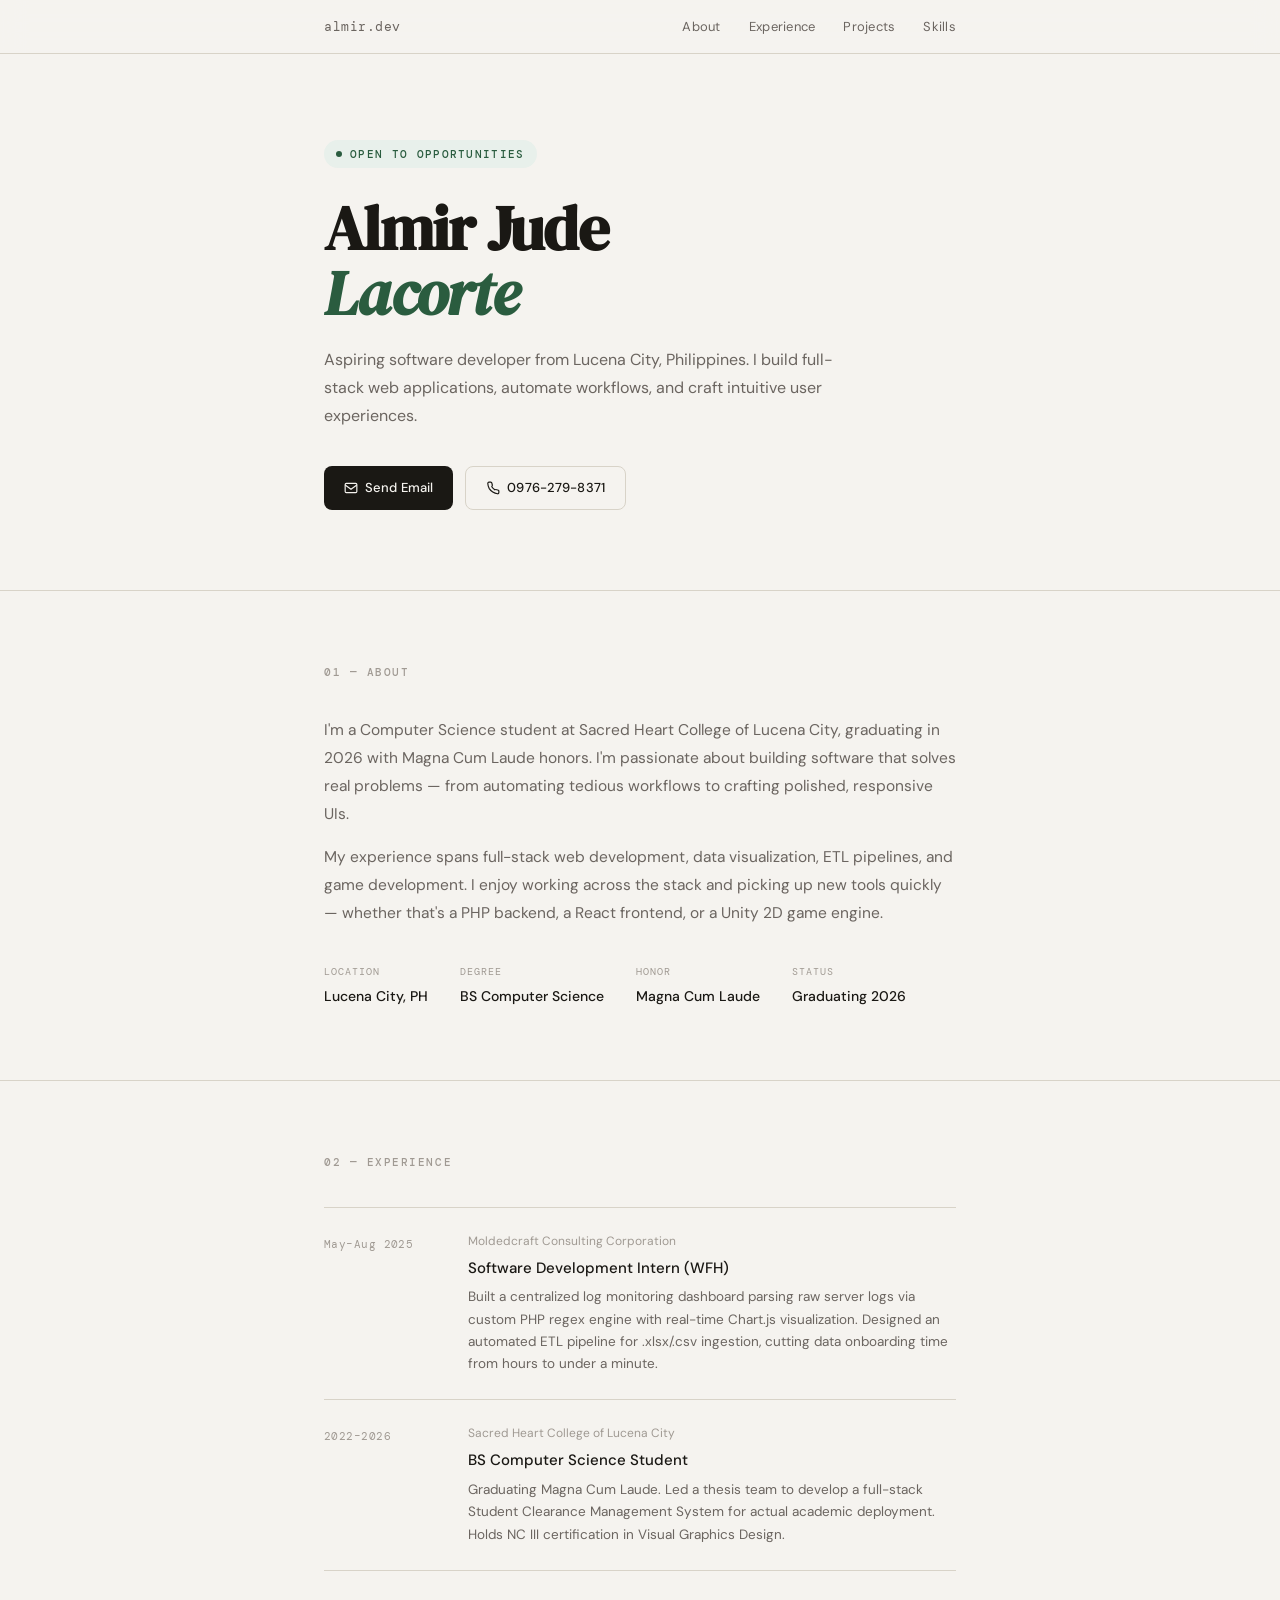
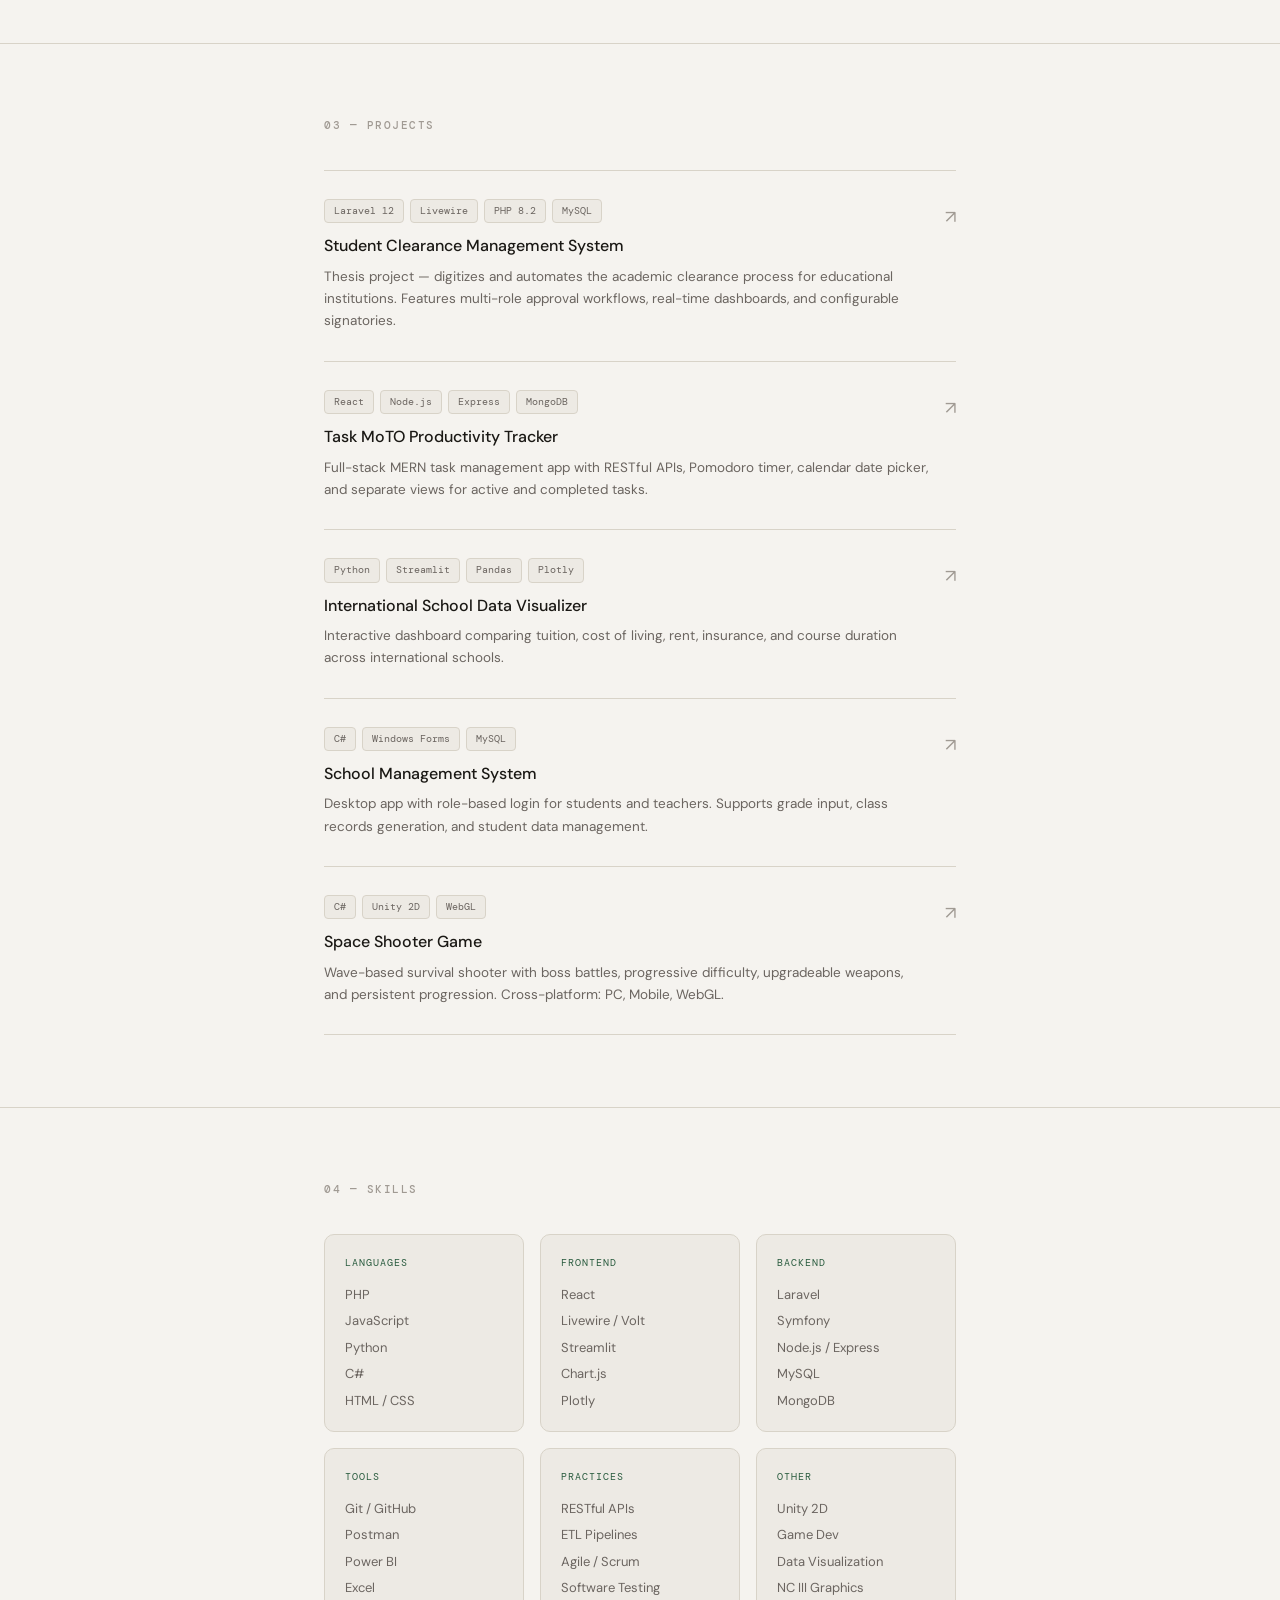
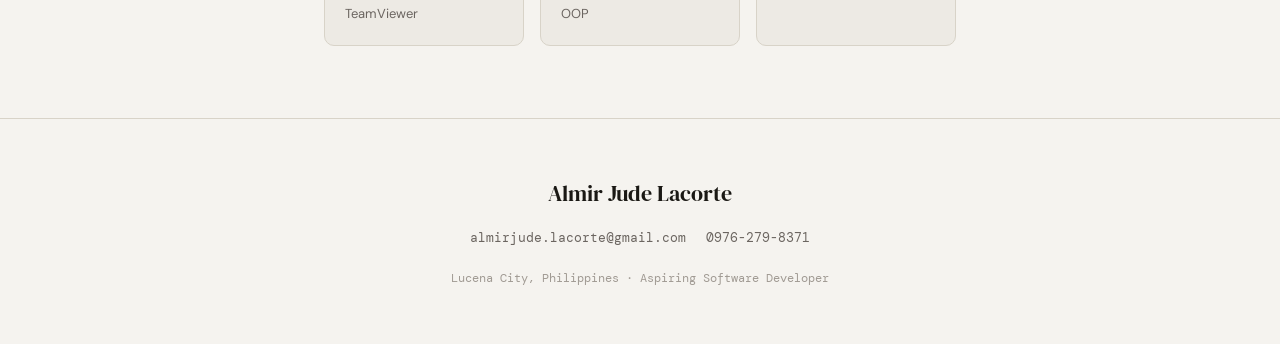
==== index.html @ c8fc62f4 "first commit" ====
<!DOCTYPE html>
<html lang="en">
<head>
  <meta charset="UTF-8" />
  <meta name="viewport" content="width=device-width, initial-scale=1.0" />
  <title>Almir Jude Lacorte — Software Developer</title>
  <link href="https://fonts.googleapis.com/css2?family=DM+Serif+Display:ital@0;1&family=DM+Mono:wght@300;400;500&family=DM+Sans:wght@300;400;500&display=swap" rel="stylesheet" />
  <link rel="stylesheet" href="styles.css" />
</head>
<body>
  <nav>
    <div class="container">
      <span class="nav-logo">almir.dev</span>
      <ul class="nav-links">
        <li><a href="#about">About</a></li>
        <li><a href="#experience">Experience</a></li>
        <li><a href="#projects">Projects</a></li>
        <li><a href="#skills">Skills</a></li>
      </ul>
    </div>
  </nav>

  <div class="hero">
    <div class="container">
      <div class="hero-label">Open to opportunities</div>
      <h1>Almir Jude<br><em>Lacorte</em></h1>
      <p class="hero-bio">Aspiring software developer from Lucena City, Philippines. I build full-stack web applications, automate workflows, and craft intuitive user experiences.</p>
      <div class="hero-links">
        <a class="btn btn-primary" href="mailto:almirjude.lacorte@gmail.com">
          <svg width="14" height="14" fill="none" stroke="currentColor" stroke-width="2" viewBox="0 0 24 24"><rect x="2" y="4" width="20" height="16" rx="2"/><path d="m2 7 10 7 10-7"/></svg>
          Send Email
        </a>
        <a class="btn btn-secondary" href="tel:09762798371">
          <svg width="14" height="14" fill="none" stroke="currentColor" stroke-width="2" viewBox="0 0 24 24"><path d="M22 16.92v3a2 2 0 0 1-2.18 2A19.79 19.79 0 0 1 11.61 19a19.5 19.5 0 0 1-5.99-5.99A19.79 19.79 0 0 1 3.09 4.18 2 2 0 0 1 5.07 2h3a2 2 0 0 1 2 1.72c.13.96.36 1.9.7 2.81a2 2 0 0 1-.45 2.11L9.91 9.91A16 16 0 0 0 15.09 15.09l1.27-.41a2 2 0 0 1 2.11.45c.91.34 1.85.57 2.81.7A2 2 0 0 1 22 16.92z"/></svg>
          0976-279-8371
        </a>
      </div>
    </div>
  </div>

  <section id="about">
    <div class="container fade-in">
      <p class="section-label">01 — About</p>
      <div class="about-text">
        <p>I'm a Computer Science student at Sacred Heart College of Lucena City, graduating in 2026 with Magna Cum Laude honors. I'm passionate about building software that solves real problems — from automating tedious workflows to crafting polished, responsive UIs.</p>
        <p>My experience spans full-stack web development, data visualization, ETL pipelines, and game development. I enjoy working across the stack and picking up new tools quickly — whether that's a PHP backend, a React frontend, or a Unity 2D game engine.</p>
      </div>
      <div class="about-meta">
        <div class="meta-item"><div class="meta-label">Location</div><div class="meta-value">Lucena City, PH</div></div>
        <div class="meta-item"><div class="meta-label">Degree</div><div class="meta-value">BS Computer Science</div></div>
        <div class="meta-item"><div class="meta-label">Honor</div><div class="meta-value">Magna Cum Laude</div></div>
        <div class="meta-item"><div class="meta-label">Status</div><div class="meta-value">Graduating 2026</div></div>
      </div>
    </div>
  </section>

  <section id="experience">
    <div class="container fade-in">
      <p class="section-label">02 — Experience</p>
      <div class="exp-item">
        <div class="exp-date">May–Aug 2025</div>
        <div>
          <div class="exp-company">Moldedcraft Consulting Corporation</div>
          <div class="exp-role">Software Development Intern (WFH)</div>
          <div class="exp-desc">Built a centralized log monitoring dashboard parsing raw server logs via custom PHP regex engine with real-time Chart.js visualization. Designed an automated ETL pipeline for .xlsx/.csv ingestion, cutting data onboarding time from hours to under a minute.</div>
        </div>
      </div>
      <div class="exp-item">
        <div class="exp-date">2022–2026</div>
        <div>
          <div class="exp-company">Sacred Heart College of Lucena City</div>
          <div class="exp-role">BS Computer Science Student</div>
          <div class="exp-desc">Graduating Magna Cum Laude. Led a thesis team to develop a full-stack Student Clearance Management System for actual academic deployment. Holds NC III certification in Visual Graphics Design.</div>
        </div>
      </div>
    </div>
  </section>

  <section id="projects">
    <div class="container fade-in">
      <p class="section-label">03 — Projects</p>
      <div class="project-item">
        <div>
          <div class="project-stack"><span class="tag">Laravel 12</span><span class="tag">Livewire</span><span class="tag">PHP 8.2</span><span class="tag">MySQL</span></div>
          <div class="project-name">Student Clearance Management System</div>
          <div class="project-desc">Thesis project — digitizes and automates the academic clearance process for educational institutions. Features multi-role approval workflows, real-time dashboards, and configurable signatories.</div>
        </div>
        <a class="project-arrow" href="projects/student-clearance.html" aria-label="Open Student Clearance Management System page">↗</a>
      </div>
      <div class="project-item">
        <div>
          <div class="project-stack"><span class="tag">React</span><span class="tag">Node.js</span><span class="tag">Express</span><span class="tag">MongoDB</span></div>
          <div class="project-name">Task MoTO Productivity Tracker</div>
          <div class="project-desc">Full-stack MERN task management app with RESTful APIs, Pomodoro timer, calendar date picker, and separate views for active and completed tasks.</div>
        </div>
        <a class="project-arrow" href="projects/task-moto.html" aria-label="Open Task MoTO Productivity Tracker page">↗</a>
      </div>
      <div class="project-item">
        <div>
          <div class="project-stack"><span class="tag">Python</span><span class="tag">Streamlit</span><span class="tag">Pandas</span><span class="tag">Plotly</span></div>
          <div class="project-name">International School Data Visualizer</div>
          <div class="project-desc">Interactive dashboard comparing tuition, cost of living, rent, insurance, and course duration across international schools.</div>
        </div>
        <a class="project-arrow" href="projects/school-data-visualizer.html" aria-label="Open International School Data Visualizer page">↗</a>
      </div>
      <div class="project-item">
        <div>
          <div class="project-stack"><span class="tag">C#</span><span class="tag">Windows Forms</span><span class="tag">MySQL</span></div>
          <div class="project-name">School Management System</div>
          <div class="project-desc">Desktop app with role-based login for students and teachers. Supports grade input, class records generation, and student data management.</div>
        </div>
        <a class="project-arrow" href="projects/school-management-system.html" aria-label="Open School Management System page">↗</a>
      </div>
      <div class="project-item">
        <div>
          <div class="project-stack"><span class="tag">C#</span><span class="tag">Unity 2D</span><span class="tag">WebGL</span></div>
          <div class="project-name">Space Shooter Game</div>
          <div class="project-desc">Wave-based survival shooter with boss battles, progressive difficulty, upgradeable weapons, and persistent progression. Cross-platform: PC, Mobile, WebGL.</div>
        </div>
        <a class="project-arrow" href="projects/space-shooter.html" aria-label="Open Space Shooter Game page">↗</a>
      </div>
    </div>
  </section>

  <section id="skills">
    <div class="container fade-in">
      <p class="section-label">04 — Skills</p>
      <div class="skills-grid">
        <div class="skill-group"><div class="skill-group-label">Languages</div><div class="skill-list"><span>PHP</span><span>JavaScript</span><span>Python</span><span>C#</span><span>HTML / CSS</span></div></div>
        <div class="skill-group"><div class="skill-group-label">Frontend</div><div class="skill-list"><span>React</span><span>Livewire / Volt</span><span>Streamlit</span><span>Chart.js</span><span>Plotly</span></div></div>
        <div class="skill-group"><div class="skill-group-label">Backend</div><div class="skill-list"><span>Laravel</span><span>Symfony</span><span>Node.js / Express</span><span>MySQL</span><span>MongoDB</span></div></div>
        <div class="skill-group"><div class="skill-group-label">Tools</div><div class="skill-list"><span>Git / GitHub</span><span>Postman</span><span>Power BI</span><span>Excel</span><span>TeamViewer</span></div></div>
        <div class="skill-group"><div class="skill-group-label">Practices</div><div class="skill-list"><span>RESTful APIs</span><span>ETL Pipelines</span><span>Agile / Scrum</span><span>Software Testing</span><span>OOP</span></div></div>
        <div class="skill-group"><div class="skill-group-label">Other</div><div class="skill-list"><span>Unity 2D</span><span>Game Dev</span><span>Data Visualization</span><span>NC III Graphics</span></div></div>
      </div>
    </div>
  </section>

  <footer>
    <div class="footer-name">Almir Jude Lacorte</div>
    <div class="footer-contact">
      <a href="mailto:almirjude.lacorte@gmail.com">almirjude.lacorte@gmail.com</a>
      <a href="tel:09762798371">0976-279-8371</a>
    </div>
    <p class="footer-note">Lucena City, Philippines · Aspiring Software Developer</p>
  </footer>

  <script src="script.js"></script>
</body>
</html>
---- styles.css ----
*, *::before, *::after { box-sizing: border-box; margin: 0; padding: 0; }
:root {
  --bg: #f5f3ef; --surface: #edeae4; --border: #d8d3c8;
  --ink: #1a1814; --ink-muted: #6b6560; --ink-faint: #a09a93;
  --accent: #2a5c3f; --accent-light: #e8f0eb;
  --serif: 'DM Serif Display', Georgia, serif;
  --mono: 'DM Mono', monospace; --sans: 'DM Sans', sans-serif;
}
html { scroll-behavior: smooth; }
body { background: var(--bg); color: var(--ink); font-family: var(--sans); font-size: 15px; line-height: 1.65; -webkit-font-smoothing: antialiased; }
.container { max-width: 680px; margin: 0 auto; padding: 0 24px; }
nav { position: fixed; top: 0; left: 0; right: 0; background: rgba(245,243,239,0.88); backdrop-filter: blur(12px); border-bottom: 1px solid var(--border); z-index: 100; padding: 14px 0; }
nav .container { display: flex; justify-content: space-between; align-items: center; }
.nav-logo { font-family: var(--mono); font-size: 13px; color: var(--ink-muted); letter-spacing: 0.04em; }
.nav-links { display: flex; gap: 28px; list-style: none; }
.nav-links a { font-size: 13px; color: var(--ink-muted); text-decoration: none; letter-spacing: 0.02em; transition: color 0.2s; }
.nav-links a:hover { color: var(--accent); }
.hero { padding: 140px 0 80px; border-bottom: 1px solid var(--border); }
.hero-label { display: inline-flex; align-items: center; gap: 8px; font-family: var(--mono); font-size: 11px; font-weight: 500; color: var(--accent); letter-spacing: 0.12em; text-transform: uppercase; background: var(--accent-light); padding: 5px 12px; border-radius: 100px; margin-bottom: 28px; }
.hero-label::before { content: ''; width: 6px; height: 6px; border-radius: 50%; background: var(--accent); display: block; animation: pulse 2s infinite; }
@keyframes pulse { 0%,100%{opacity:1}50%{opacity:0.4} }
h1 { font-family: var(--serif); font-size: clamp(42px,7vw,62px); line-height: 1.05; letter-spacing: -0.02em; color: var(--ink); margin-bottom: 20px; }
h1 em { font-style: italic; color: var(--accent); }
.hero-bio { font-size: 16px; color: var(--ink-muted); max-width: 520px; margin-bottom: 36px; line-height: 1.75; }
.hero-links { display: flex; gap: 12px; flex-wrap: wrap; }
.btn { display: inline-flex; align-items: center; gap: 7px; padding: 10px 20px; border-radius: 8px; font-size: 13px; font-weight: 500; text-decoration: none; transition: all 0.2s; letter-spacing: 0.01em; font-family: var(--sans); }
.btn-primary { background: var(--ink); color: var(--bg); }
.btn-primary:hover { background: var(--accent); transform: translateY(-1px); }
.btn-secondary { background: transparent; color: var(--ink); border: 1px solid var(--border); }
.btn-secondary:hover { border-color: var(--ink); transform: translateY(-1px); }
section { padding: 72px 0; border-bottom: 1px solid var(--border); }
.section-label { font-family: var(--mono); font-size: 11px; font-weight: 500; color: var(--ink-faint); letter-spacing: 0.14em; text-transform: uppercase; margin-bottom: 36px; }
.about-text { color: var(--ink-muted); line-height: 1.8; font-size: 15.5px; }
.about-text p + p { margin-top: 16px; }
.about-meta { display: flex; gap: 32px; margin-top: 36px; flex-wrap: wrap; }
.meta-label { font-family: var(--mono); font-size: 10px; color: var(--ink-faint); letter-spacing: 0.1em; text-transform: uppercase; margin-bottom: 4px; }
.meta-value { font-size: 14px; font-weight: 500; color: var(--ink); }
.exp-item { display: grid; grid-template-columns: 120px 1fr; gap: 0 24px; padding: 24px 0; border-top: 1px solid var(--border); }
.exp-item:last-child { border-bottom: 1px solid var(--border); }
.exp-date { font-family: var(--mono); font-size: 11px; color: var(--ink-faint); padding-top: 3px; letter-spacing: 0.04em; }
.exp-company { font-size: 12px; color: var(--ink-faint); margin-bottom: 4px; }
.exp-role { font-weight: 500; font-size: 15px; color: var(--ink); margin-bottom: 6px; }
.exp-desc { font-size: 13.5px; color: var(--ink-muted); line-height: 1.65; }
.project-item { padding: 28px 0; border-top: 1px solid var(--border); display: grid; grid-template-columns: 1fr auto; gap: 16px; align-items: start; }
.project-item:last-child { border-bottom: 1px solid var(--border); }
.project-stack { display: flex; gap: 6px; flex-wrap: wrap; margin-bottom: 10px; }
.tag { font-family: var(--mono); font-size: 10px; background: var(--surface); color: var(--ink-muted); padding: 3px 9px; border-radius: 4px; border: 1px solid var(--border); }
.project-name { font-weight: 500; font-size: 16px; color: var(--ink); margin-bottom: 6px; }
.project-desc { font-size: 13.5px; color: var(--ink-muted); line-height: 1.65; }
.project-arrow { color: var(--ink-faint); font-size: 18px; margin-top: 4px; flex-shrink: 0; text-decoration: none; transition: color 0.2s; }
.project-arrow:hover { color: var(--accent); }
.skills-grid { display: grid; grid-template-columns: repeat(3, 1fr); gap: 16px; }
.skill-group { background: var(--surface); border: 1px solid var(--border); border-radius: 10px; padding: 20px; }
.skill-group-label { font-family: var(--mono); font-size: 10px; color: var(--accent); letter-spacing: 0.1em; text-transform: uppercase; margin-bottom: 12px; }
.skill-list { display: flex; flex-direction: column; gap: 5px; }
.skill-list span { font-size: 13px; color: var(--ink-muted); }
footer { padding: 56px 0; display: flex; flex-direction: column; align-items: center; gap: 16px; text-align: center; }
.footer-name { font-family: var(--serif); font-size: 22px; color: var(--ink); }
.footer-contact { display: flex; gap: 20px; flex-wrap: wrap; justify-content: center; }
.footer-contact a { font-size: 13px; color: var(--ink-muted); text-decoration: none; font-family: var(--mono); transition: color 0.2s; }
.footer-contact a:hover { color: var(--accent); }
.footer-note { font-size: 12px; color: var(--ink-faint); font-family: var(--mono); margin-top: 4px; }
.fade-in { opacity: 0; transform: translateY(18px); transition: opacity 0.55s ease, transform 0.55s ease; }
.fade-in.visible { opacity: 1; transform: none; }
@media (max-width: 600px) { .exp-item { grid-template-columns: 1fr; gap: 4px; } .exp-date { margin-bottom: 4px; } nav .nav-links { display: none; } .skills-grid { grid-template-columns: 1fr 1fr; } }
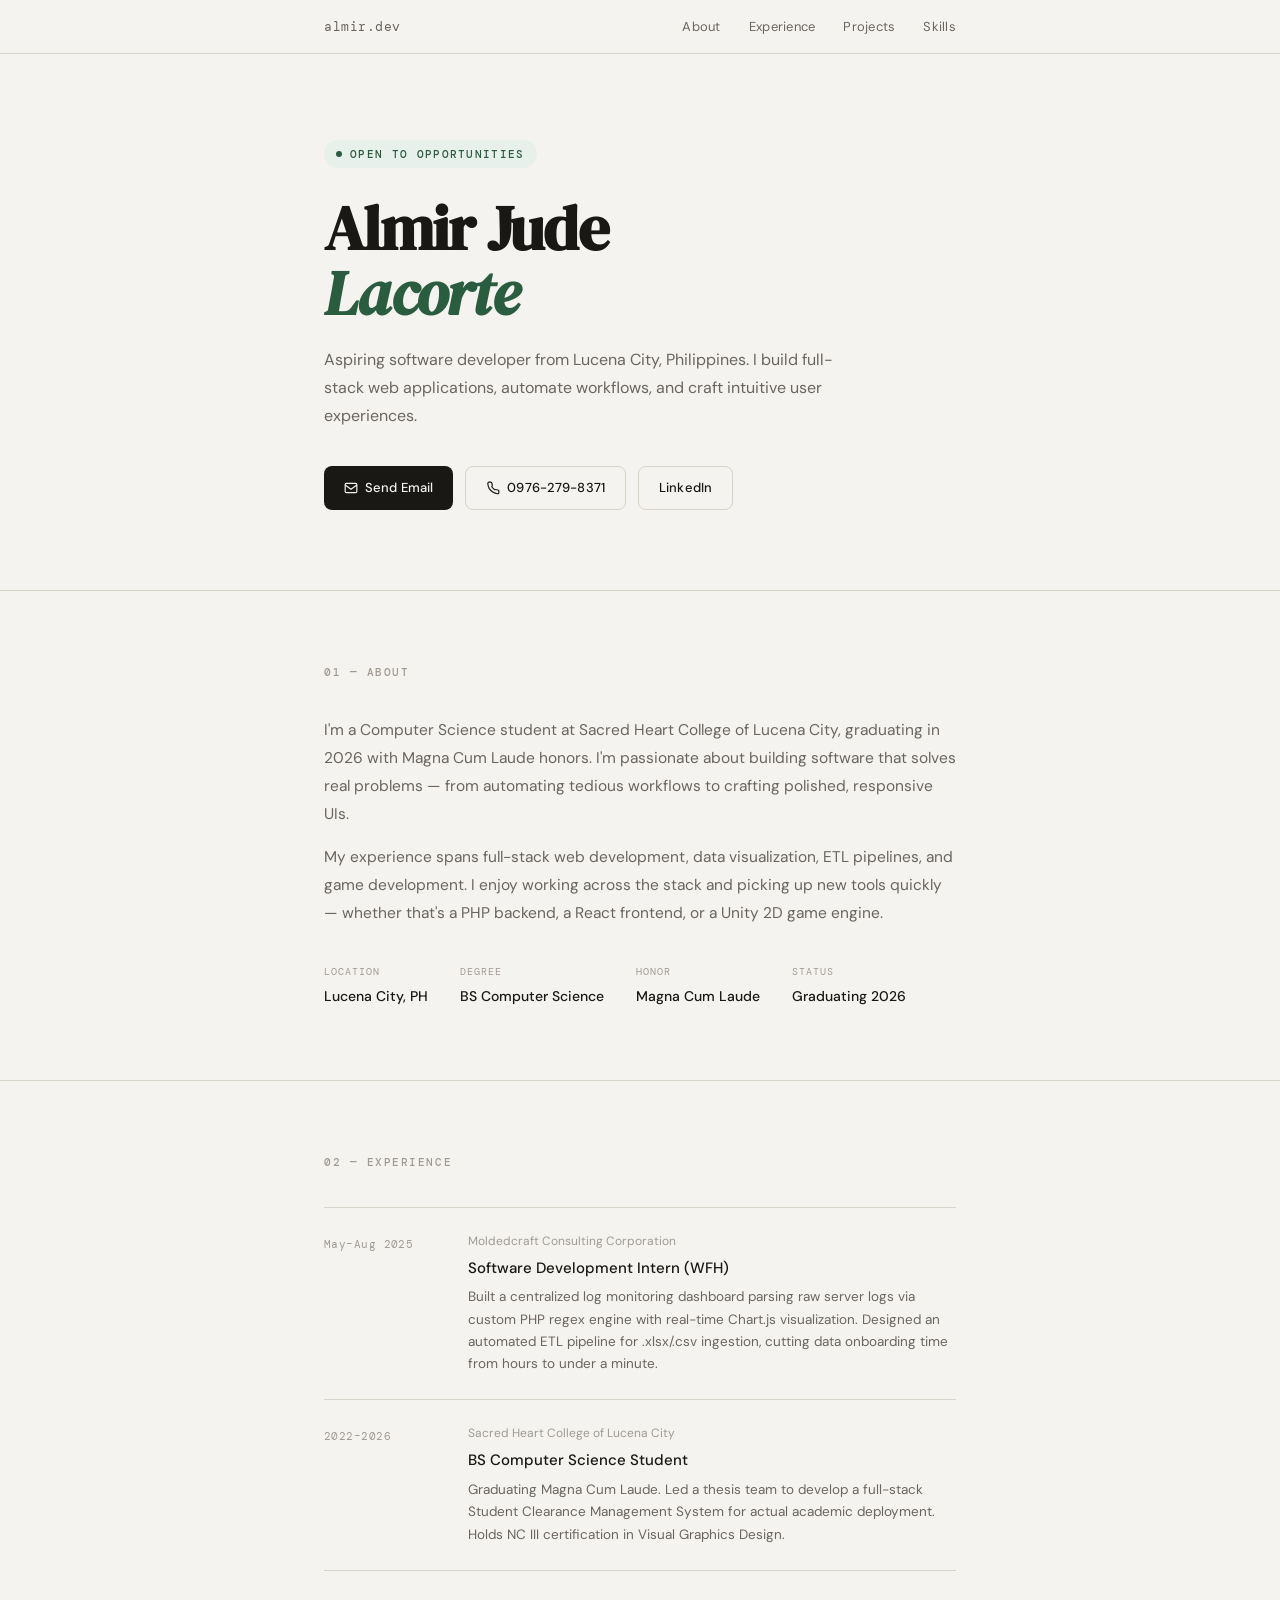
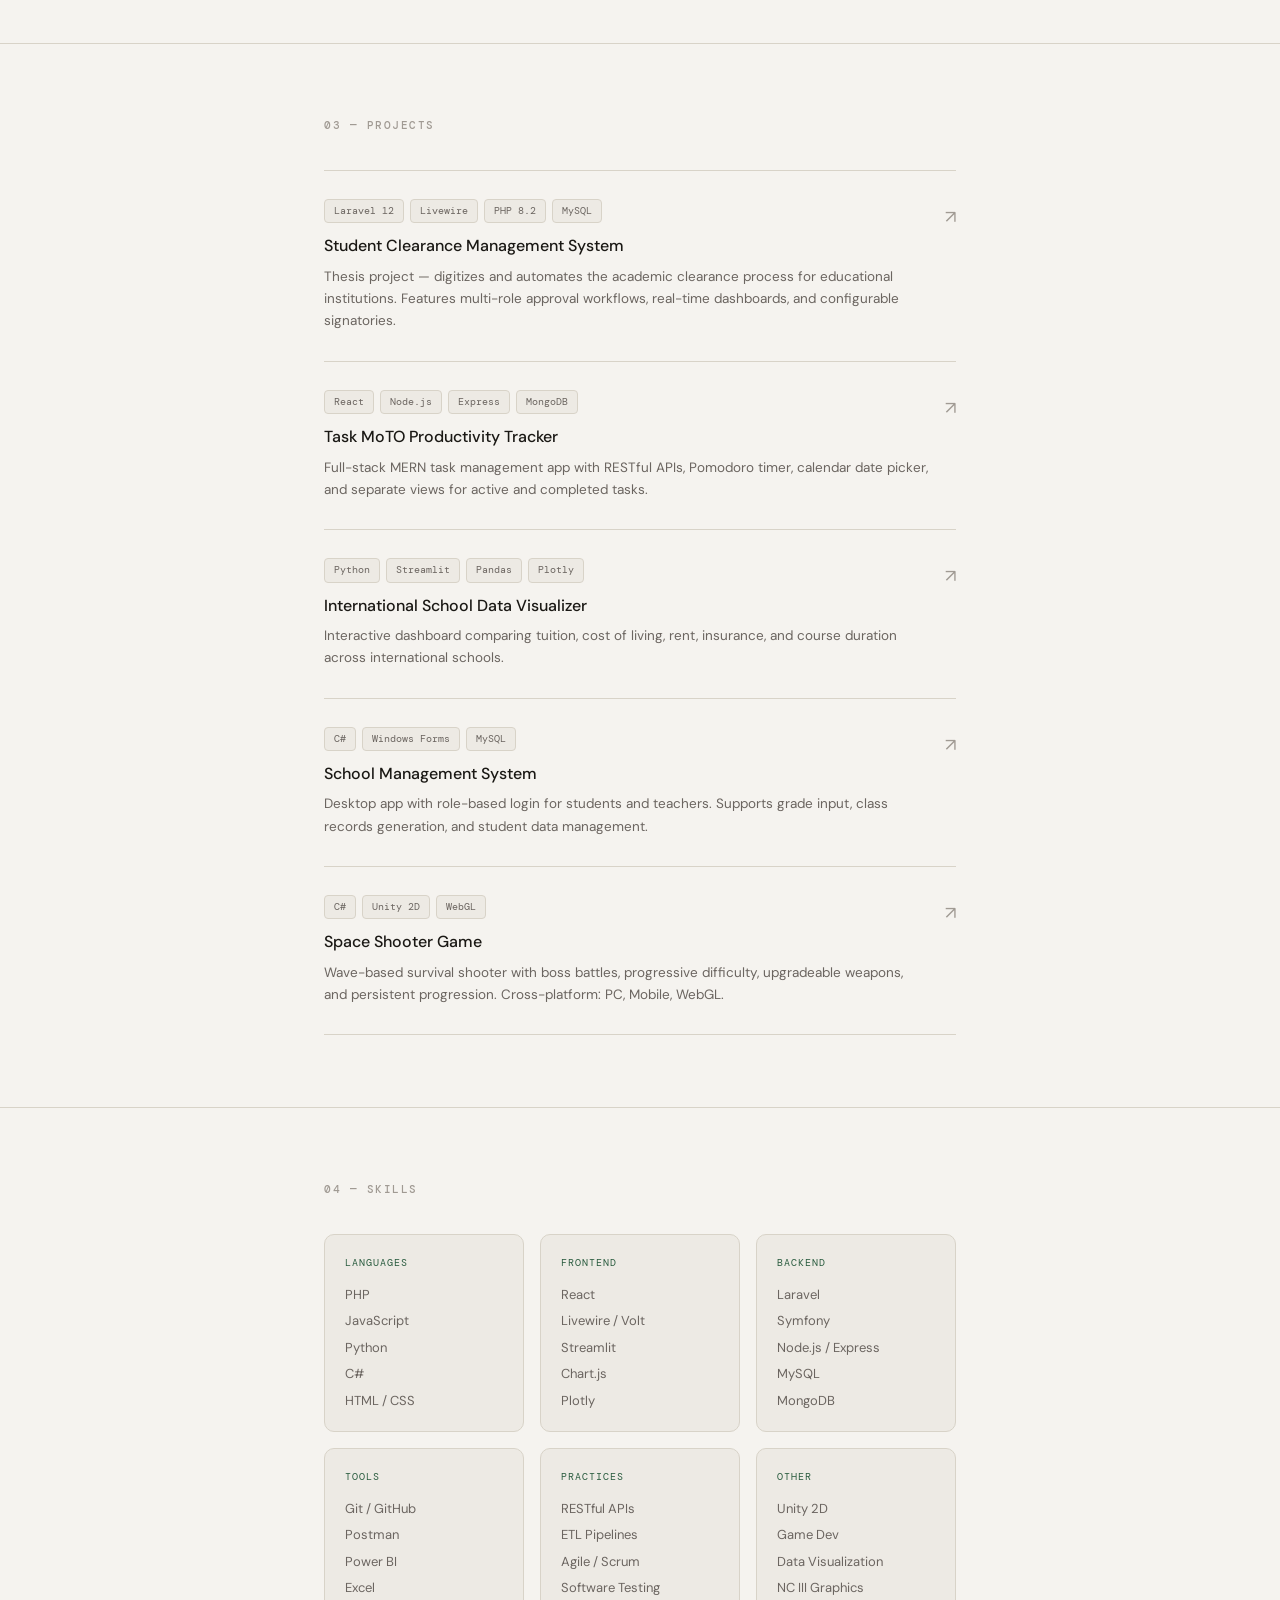
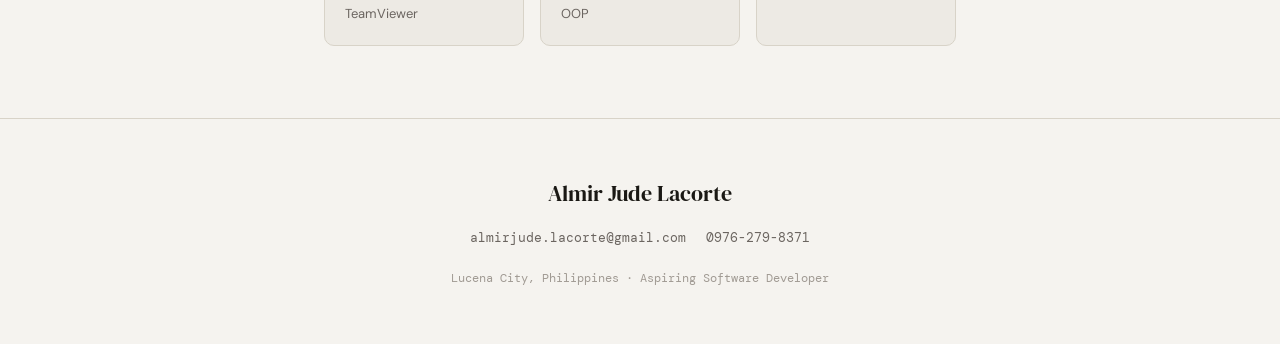
==== commit bf73b634: "Update portfolio files" ====
--- a/index.html
+++ b/index.html
@@ -33,6 +33,9 @@
         <a class="btn btn-secondary" href="tel:09762798371">
           <svg width="14" height="14" fill="none" stroke="currentColor" stroke-width="2" viewBox="0 0 24 24"><path d="M22 16.92v3a2 2 0 0 1-2.18 2A19.79 19.79 0 0 1 11.61 19a19.5 19.5 0 0 1-5.99-5.99A19.79 19.79 0 0 1 3.09 4.18 2 2 0 0 1 5.07 2h3a2 2 0 0 1 2 1.72c.13.96.36 1.9.7 2.81a2 2 0 0 1-.45 2.11L9.91 9.91A16 16 0 0 0 15.09 15.09l1.27-.41a2 2 0 0 1 2.11.45c.91.34 1.85.57 2.81.7A2 2 0 0 1 22 16.92z"/></svg>
           0976-279-8371
+        </a>
+        <a class="btn btn-secondary" href="https://www.linkedin.com/in/almir-jude-lacorte/">
+          LinkedIn
         </a>
       </div>
     </div>
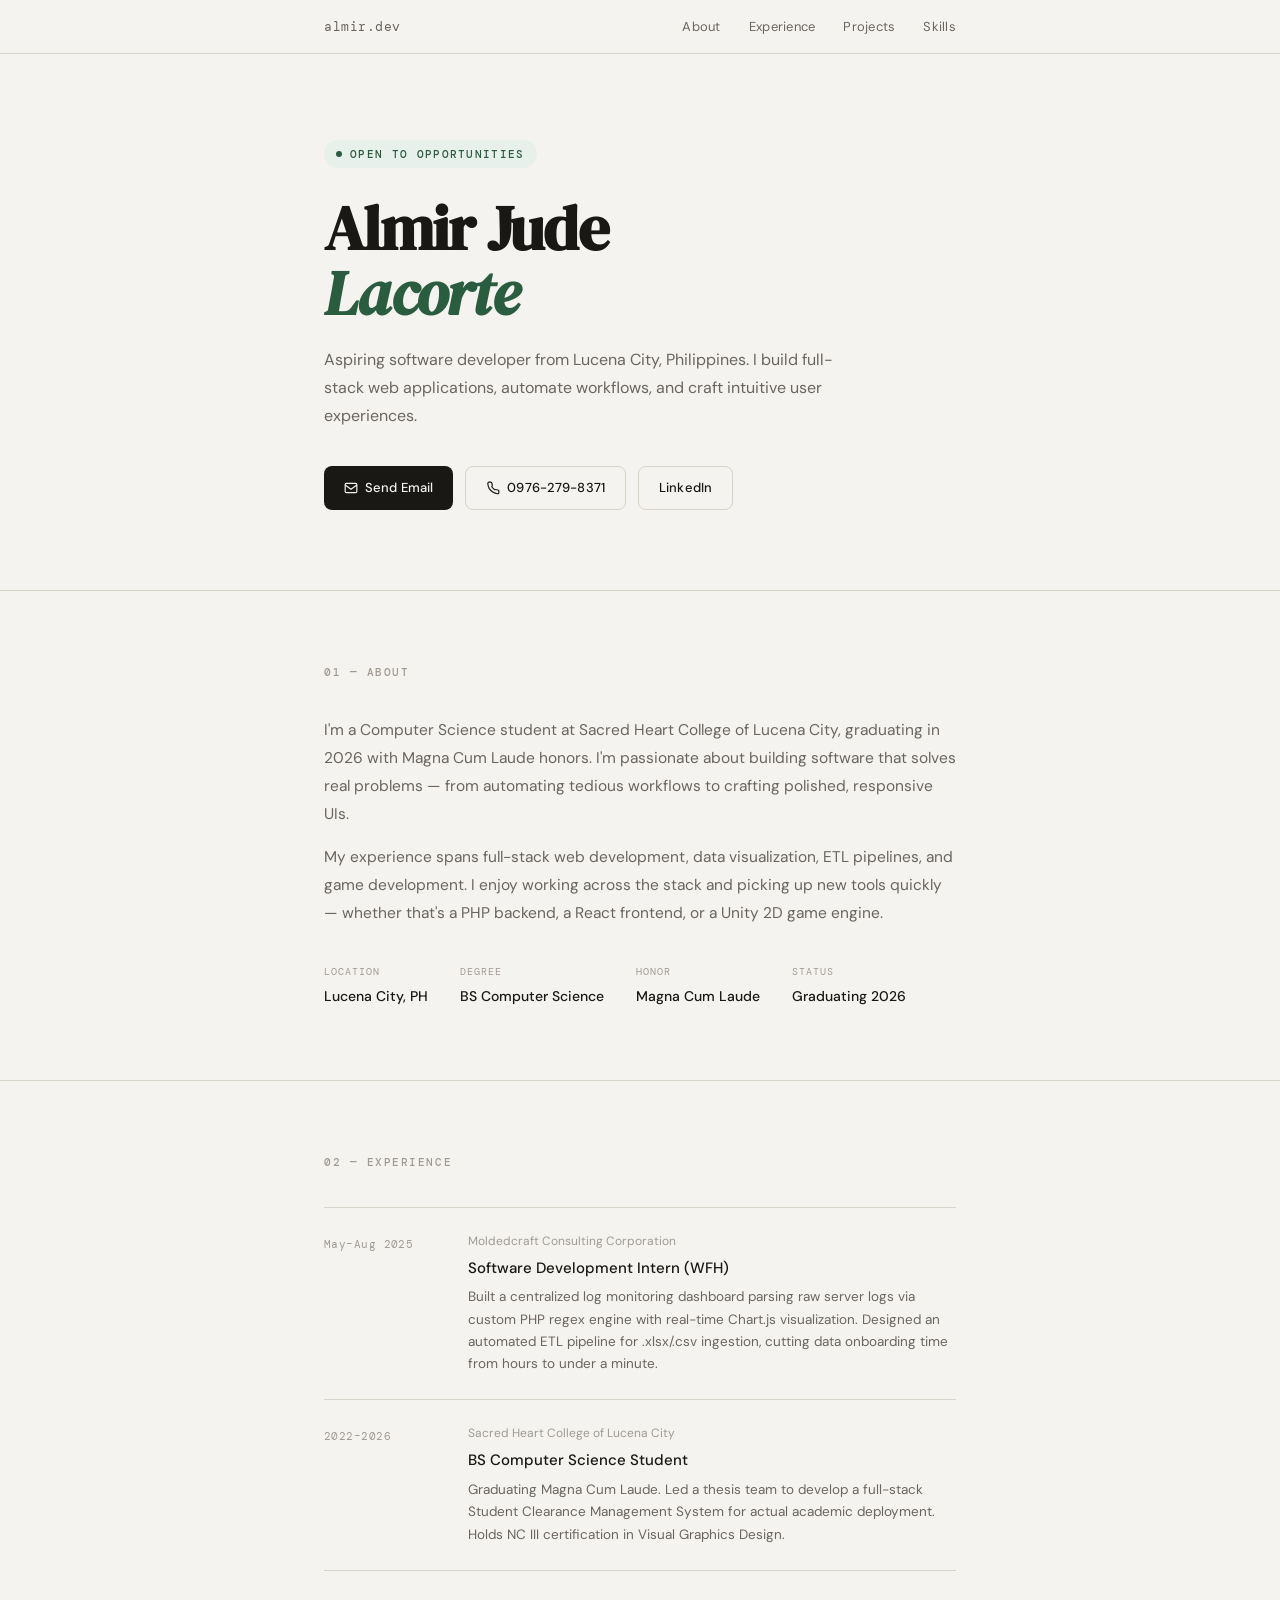
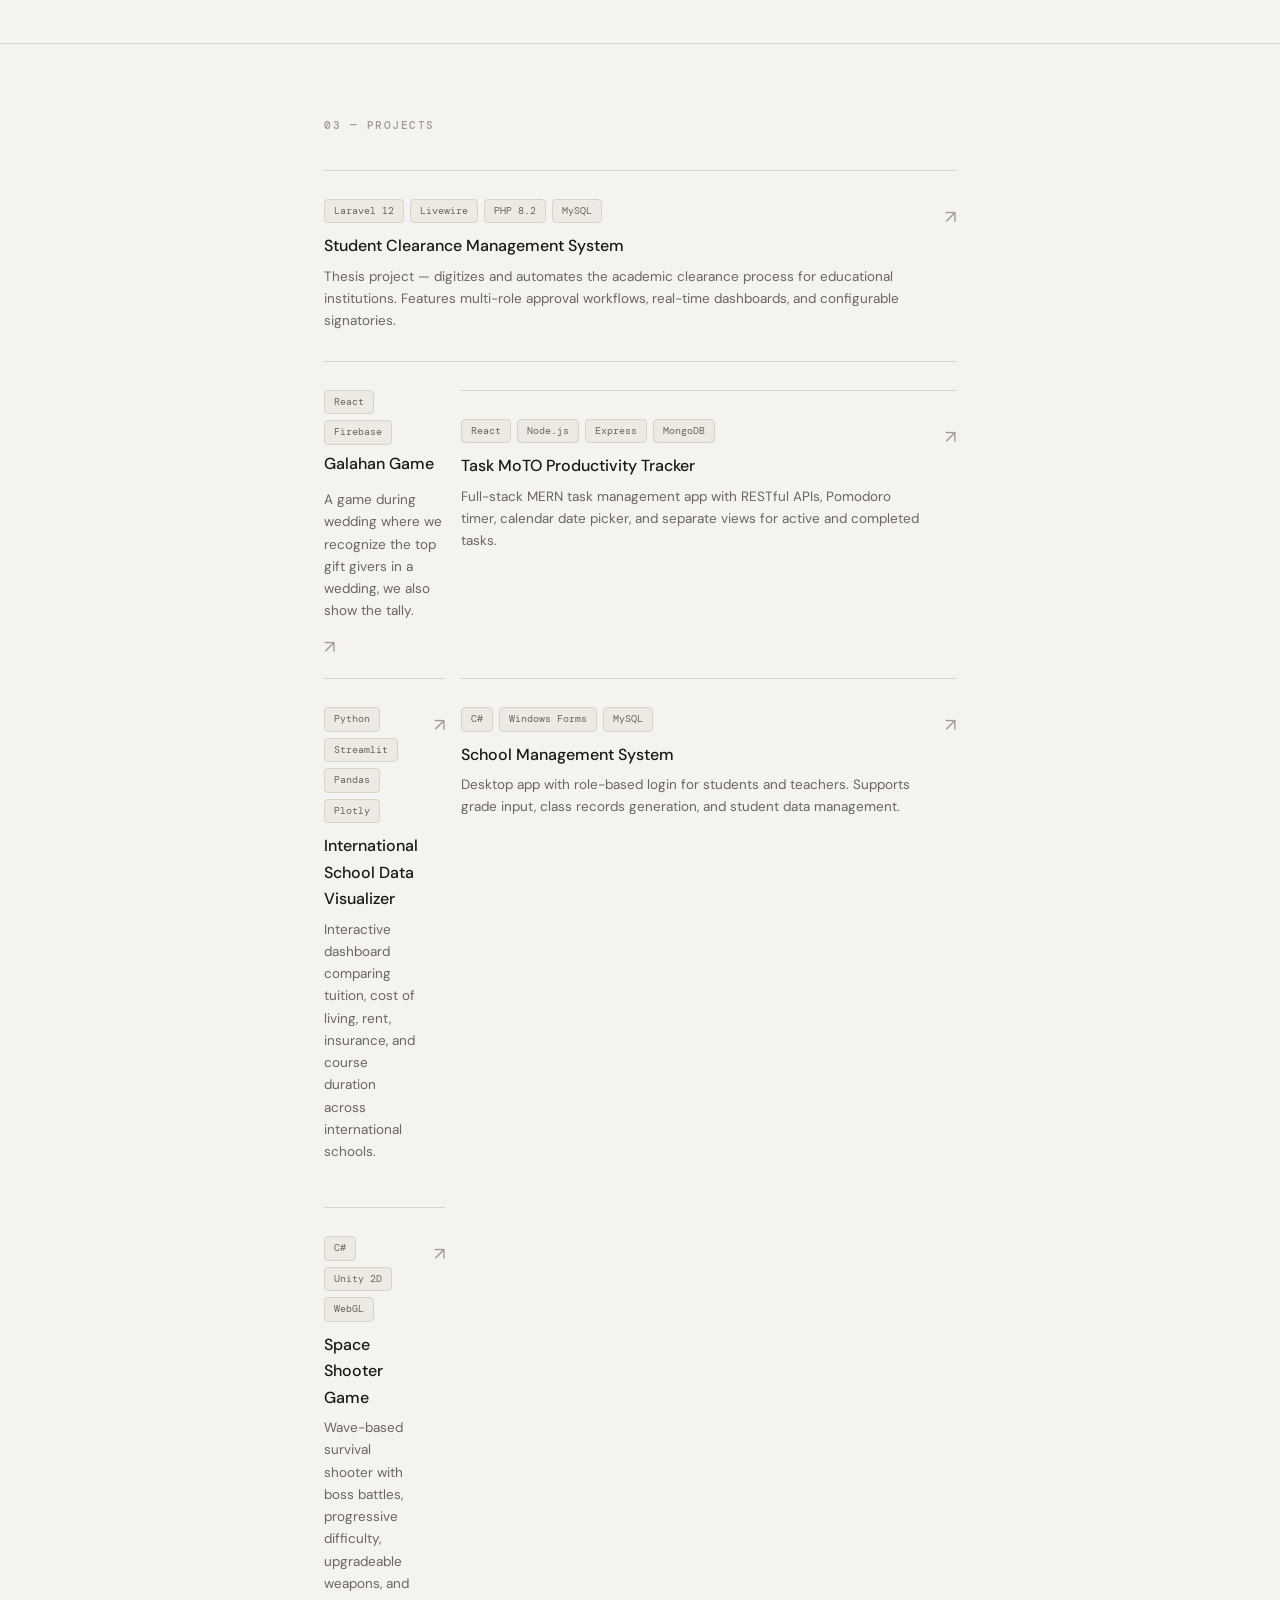
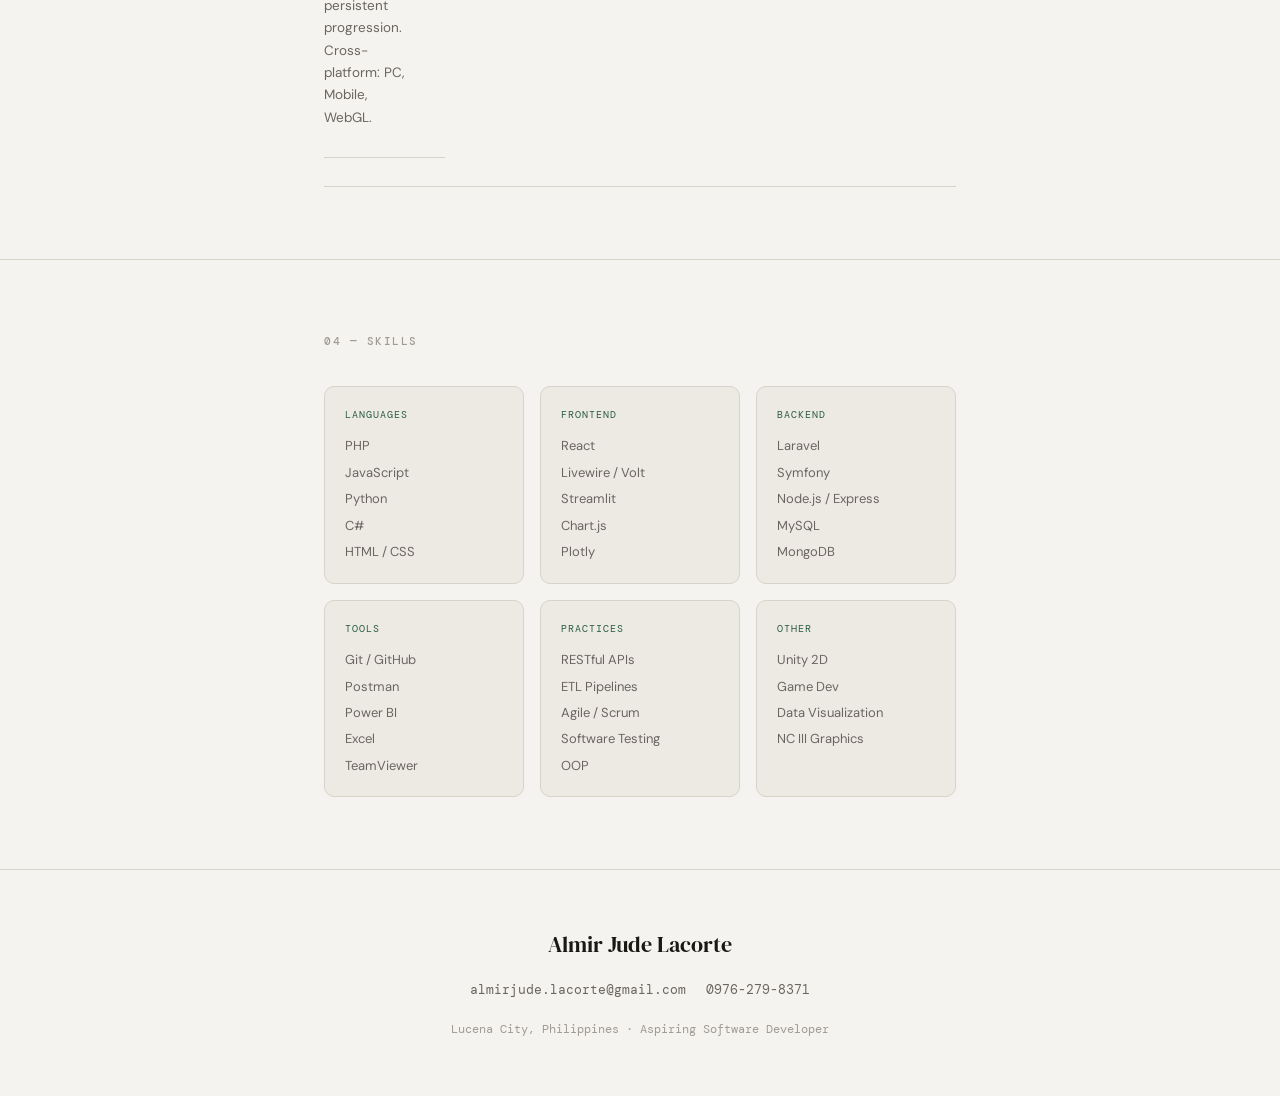
==== commit 5444f4fa: "added new projects" ====
--- a/index.html
+++ b/index.html
@@ -92,6 +92,14 @@
       </div>
       <div class="project-item">
         <div>
+          <div class="project-stack"><span class="tag">React</span><span class="tag">Firebase</span>
+          <div class="project-name">Galahan Game</div>
+          <div class="project-desc">A game during wedding where we recognize the top gift givers in a wedding, we also show the tally.</div>
+        </div>
+        <a class="project-arrow" href="projects/galahan_game.html" aria-label="Open Student Clearance Management System page">↗</a>
+      </div>
+      <div class="project-item">
+        <div>
           <div class="project-stack"><span class="tag">React</span><span class="tag">Node.js</span><span class="tag">Express</span><span class="tag">MongoDB</span></div>
           <div class="project-name">Task MoTO Productivity Tracker</div>
           <div class="project-desc">Full-stack MERN task management app with RESTful APIs, Pomodoro timer, calendar date picker, and separate views for active and completed tasks.</div>
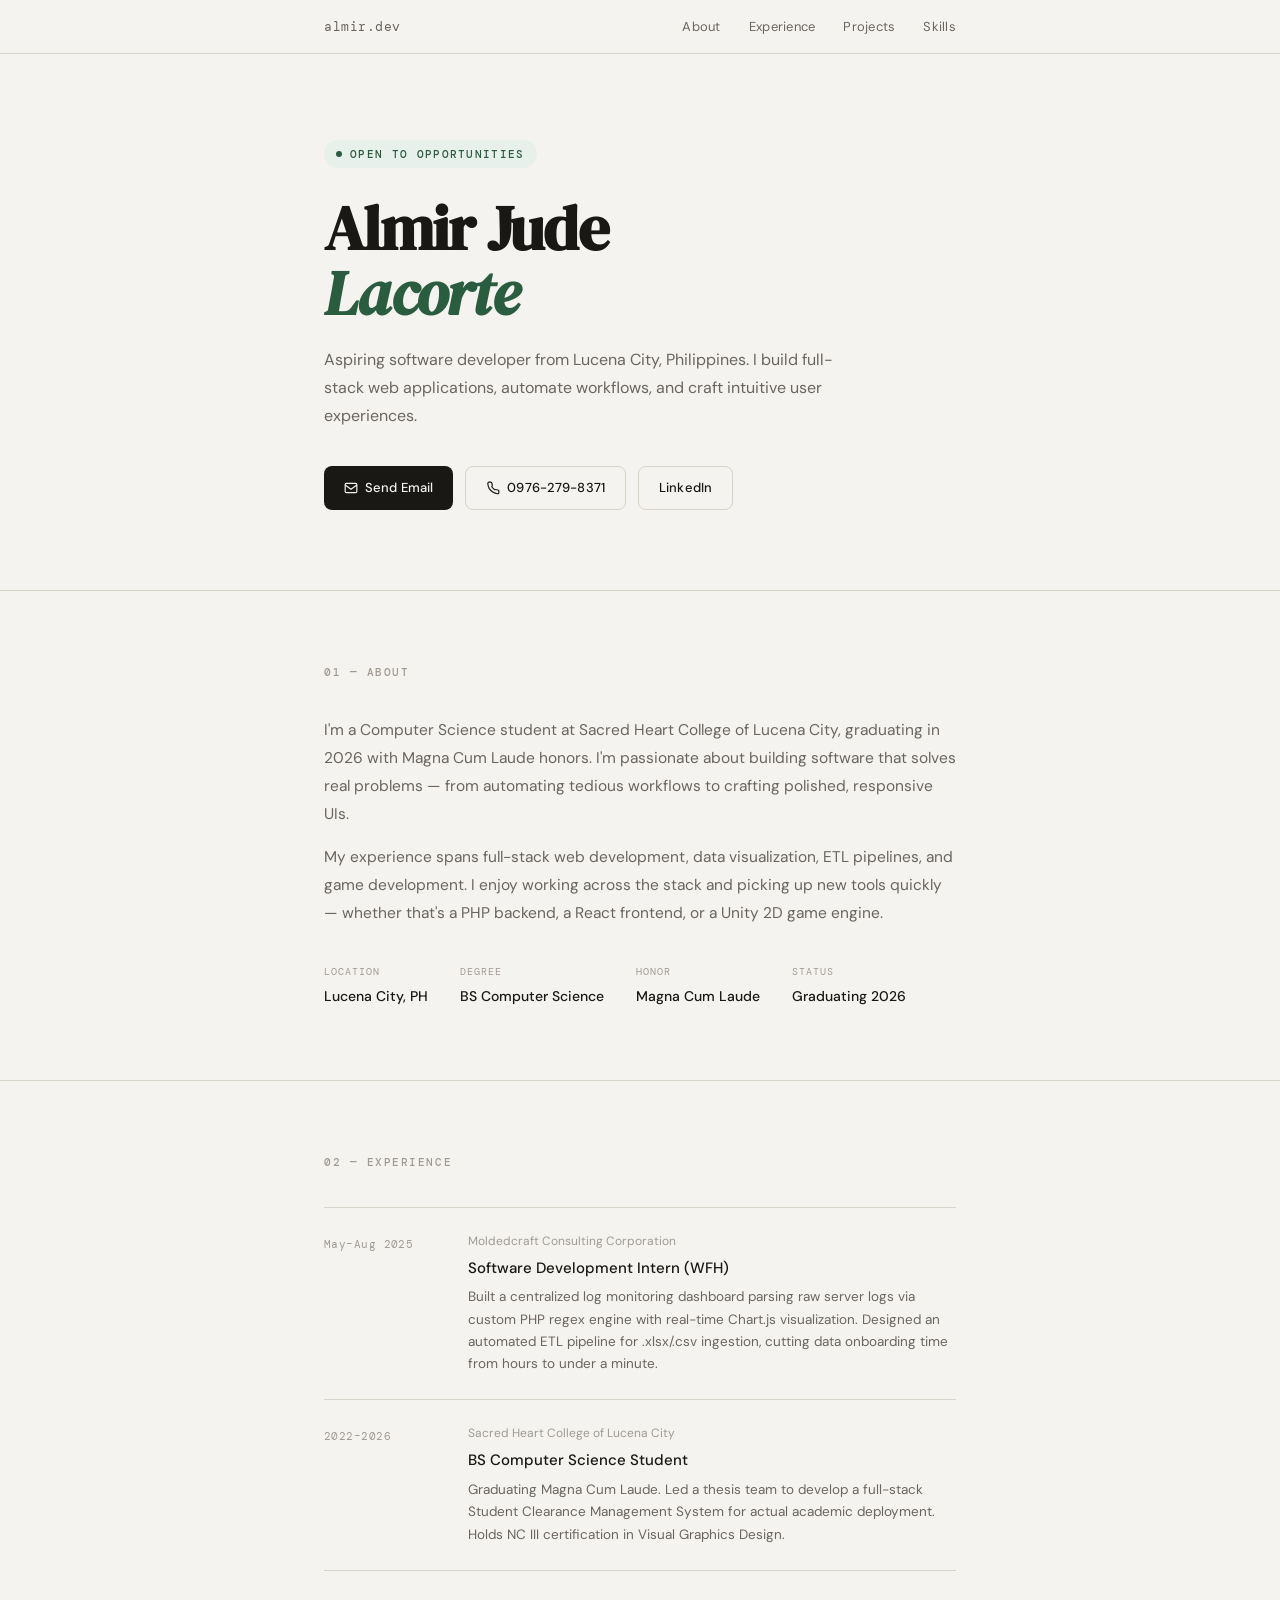
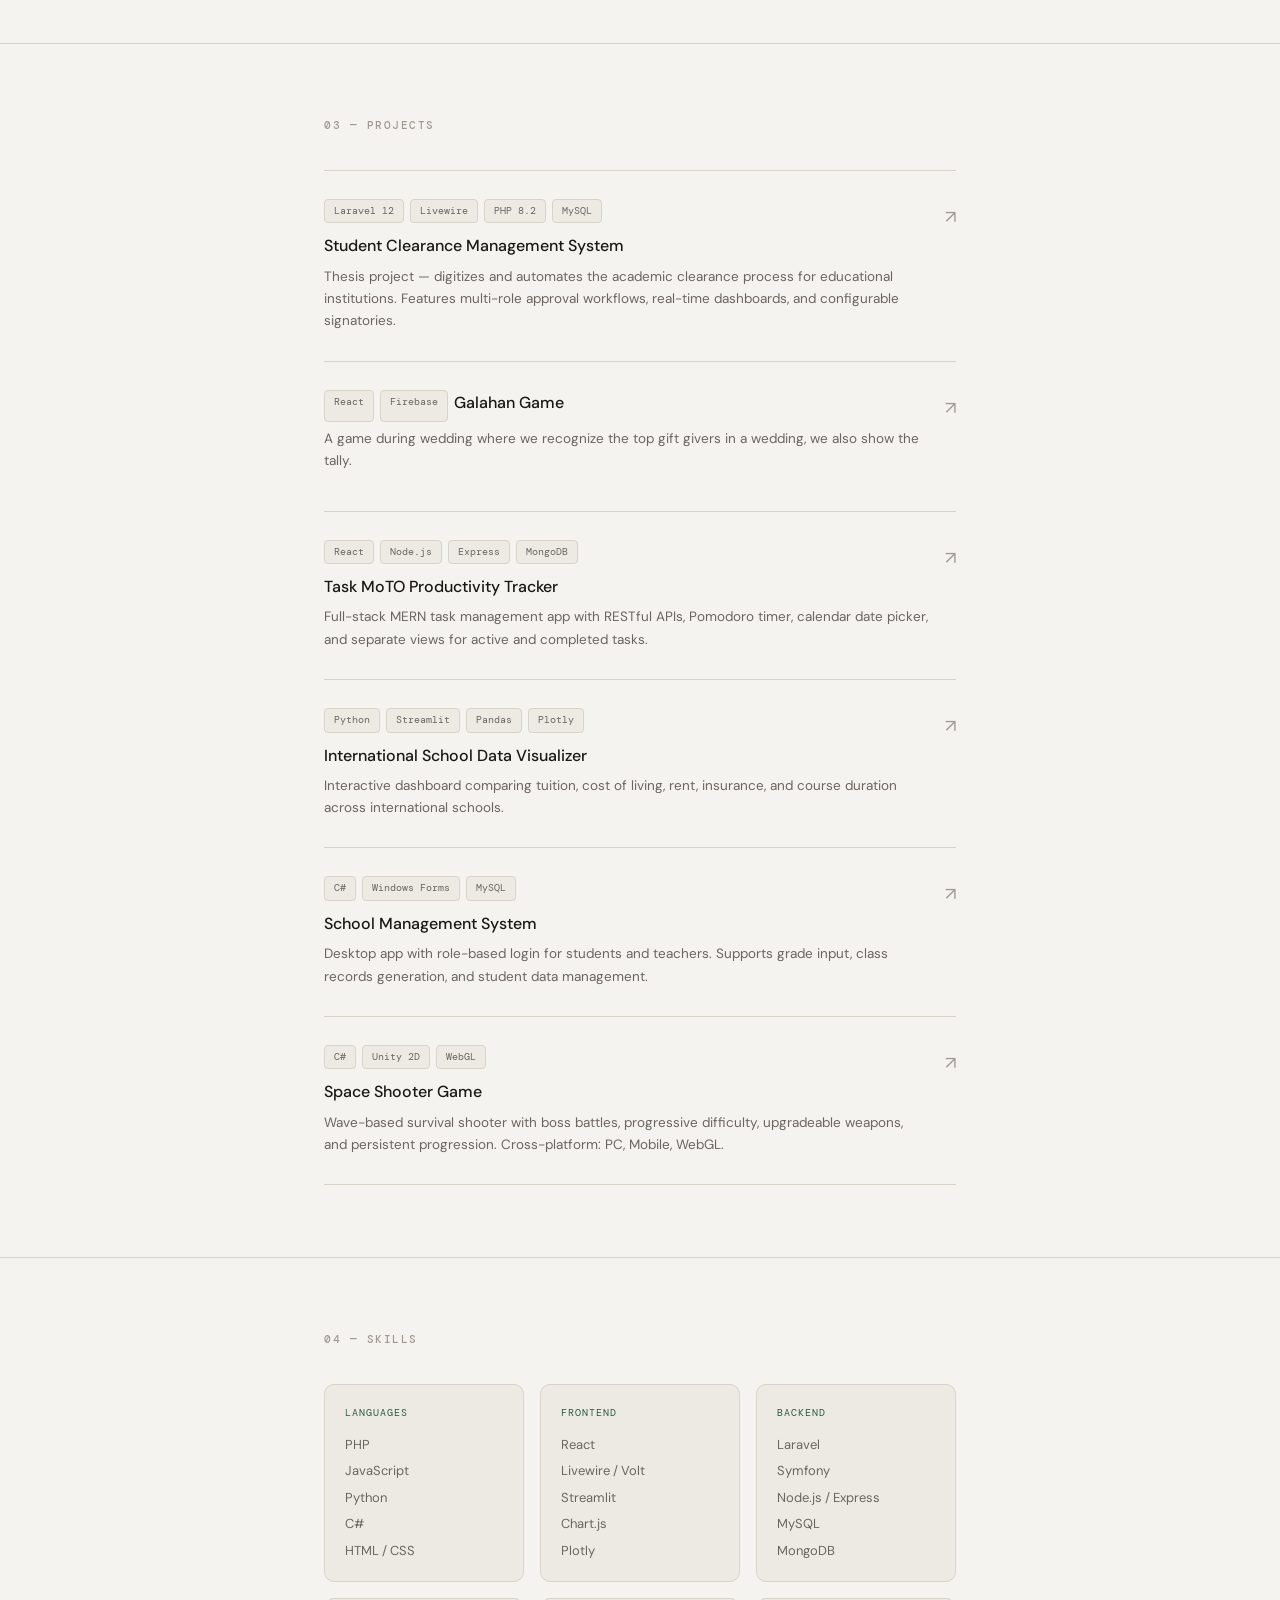
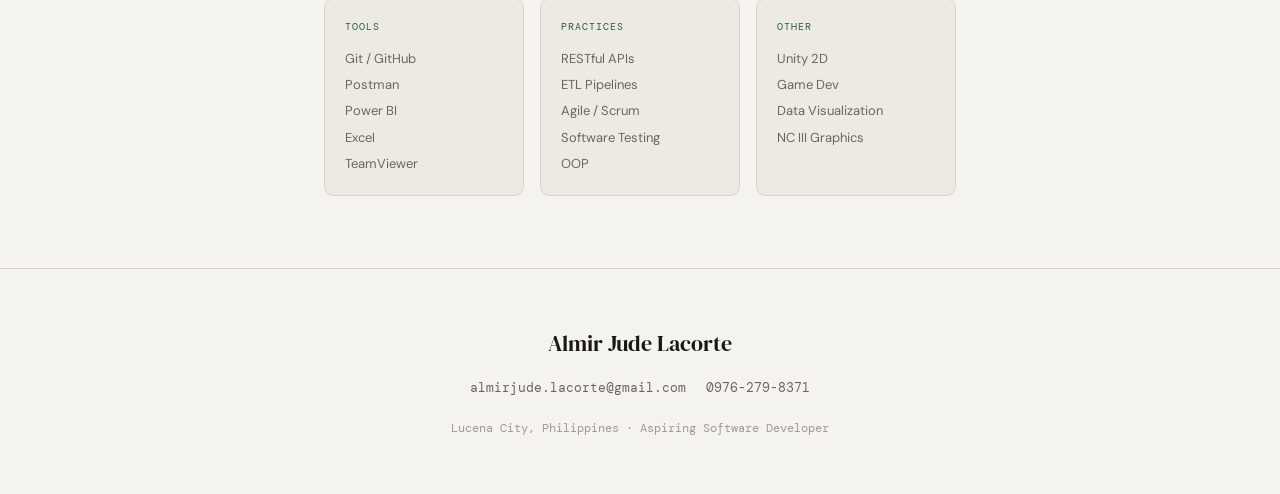
==== commit dad82ea9: "fix the divs" ====
--- a/index.html
+++ b/index.html
@@ -96,6 +96,7 @@
           <div class="project-name">Galahan Game</div>
           <div class="project-desc">A game during wedding where we recognize the top gift givers in a wedding, we also show the tally.</div>
         </div>
+      </div>
         <a class="project-arrow" href="projects/galahan_game.html" aria-label="Open Student Clearance Management System page">↗</a>
       </div>
       <div class="project-item">
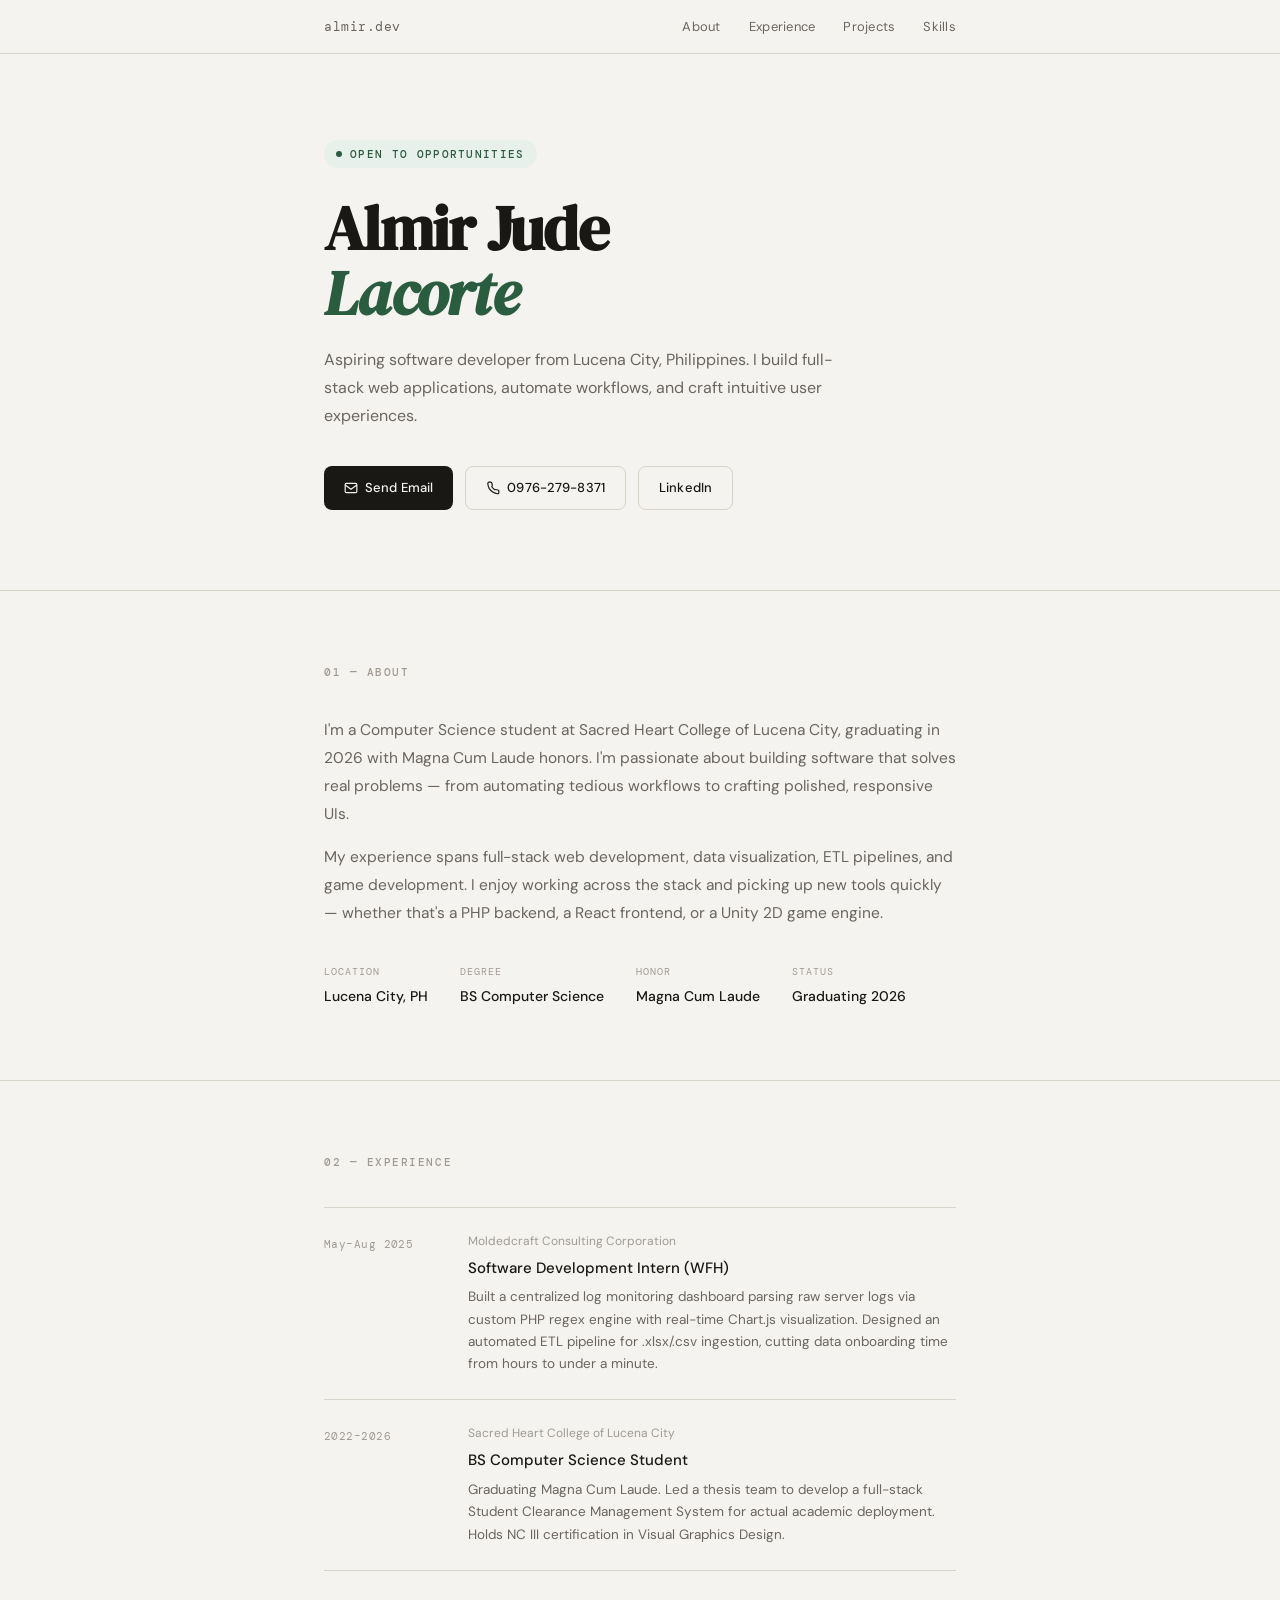
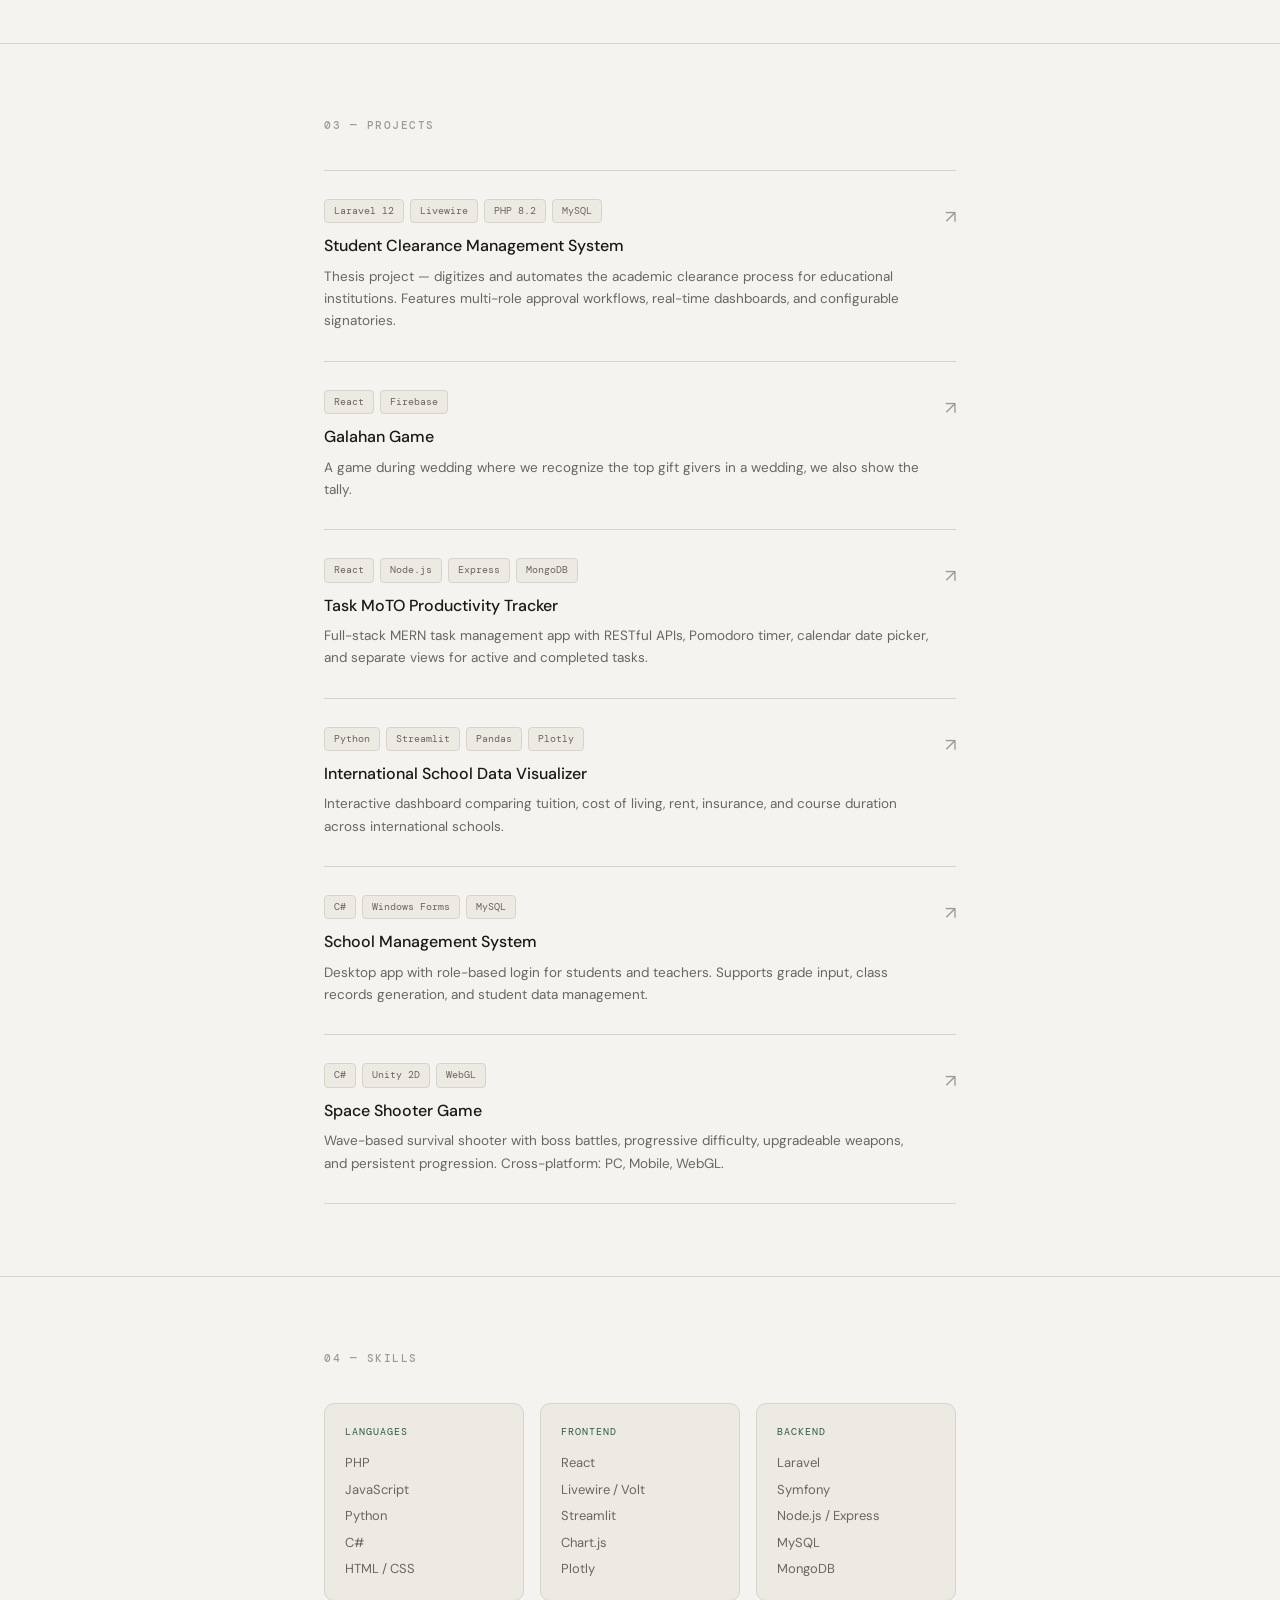
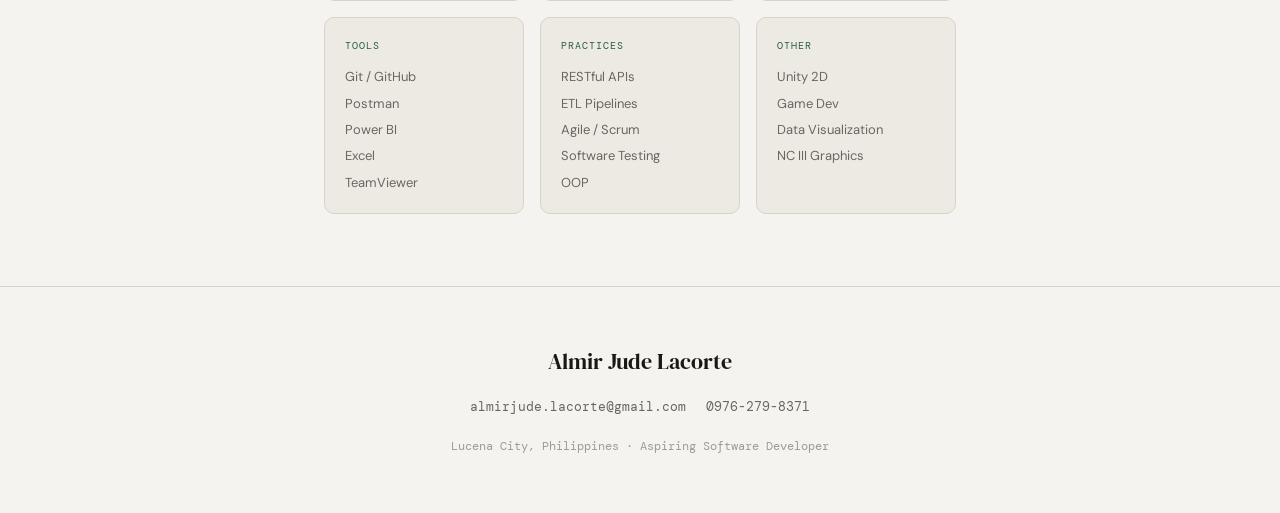
==== commit aea67e8d: "fix the divs" ====
--- a/index.html
+++ b/index.html
@@ -92,12 +92,11 @@
       </div>
       <div class="project-item">
         <div>
-          <div class="project-stack"><span class="tag">React</span><span class="tag">Firebase</span>
+          <div class="project-stack"><span class="tag">React</span><span class="tag">Firebase</span></div>
           <div class="project-name">Galahan Game</div>
           <div class="project-desc">A game during wedding where we recognize the top gift givers in a wedding, we also show the tally.</div>
         </div>
-      </div>
-        <a class="project-arrow" href="projects/galahan_game.html" aria-label="Open Student Clearance Management System page">↗</a>
+        <a class="project-arrow" href="projects/galahan_game.html" aria-label="Open Galahan Game page">↗</a>
       </div>
       <div class="project-item">
         <div>
